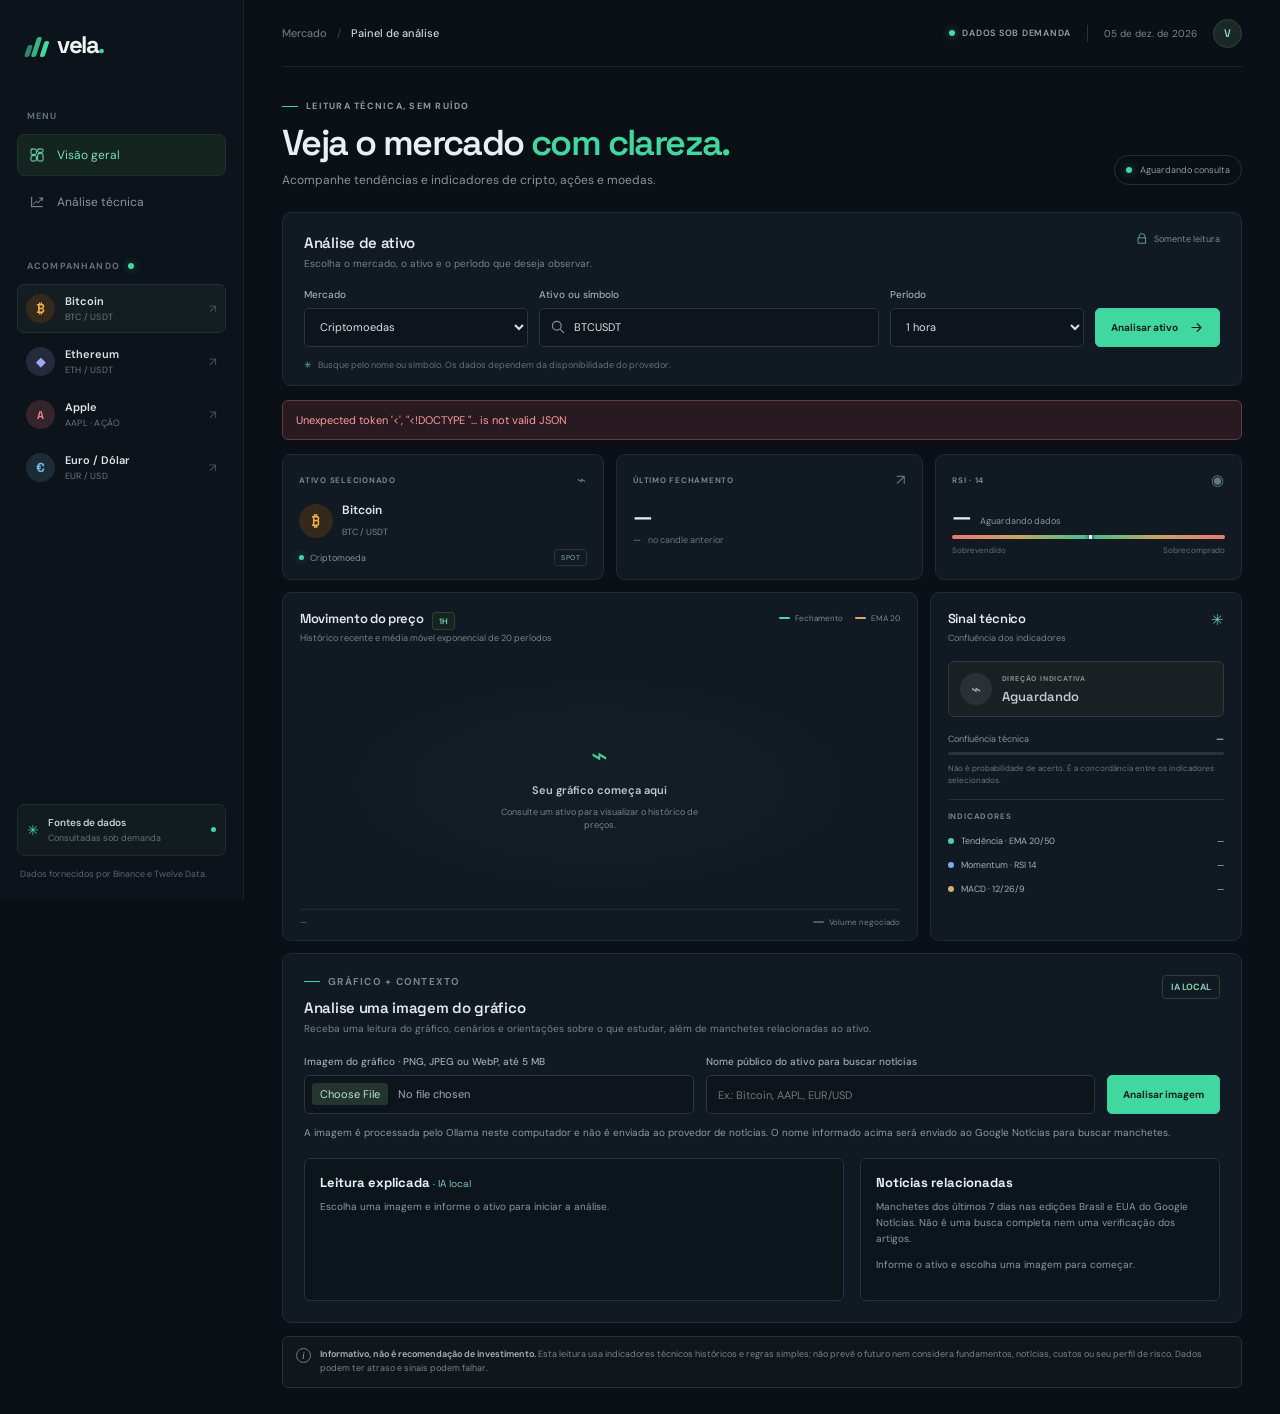
==== trader-velas/src/index.html @ 1d9eb7fb "Add files via upload" ====
<!doctype html>
<html lang="pt-BR">
<head>
  <meta charset="utf-8">
  <meta name="viewport" content="width=device-width, initial-scale=1">
  <meta name="theme-color" content="#0b1016">
  <meta name="description" content="Painel de análise técnica de cripto, ações e forex com dados de mercado atuais.">
  <title>Vela — leitura de mercado</title>
  <link rel="preconnect" href="https://fonts.googleapis.com">
  <link rel="preconnect" href="https://fonts.gstatic.com" crossorigin>
  <link href="https://fonts.googleapis.com/css2?family=DM+Sans:wght@400;500;600;700&family=Space+Grotesk:wght@400;500;600;700&display=swap" rel="stylesheet">
  <link rel="stylesheet" href="./style.css?v=4">
  <script src="./app.js" defer></script>
  <script src="./image-analysis.js?v=3" defer></script>
</head>
<body>
  <div class="app-shell">
    <aside class="sidebar">
      <a class="brand" href="/" aria-label="Vela, início">
        <span class="brand-mark" aria-hidden="true"><span></span><span></span><span></span></span>
        <span>vela<span class="brand-period">.</span></span>
      </a>

      <div class="sidebar-label">MENU</div>
      <nav class="main-nav" aria-label="Navegação principal">
        <a class="nav-link active" href="#painel" aria-current="page">
          <svg viewBox="0 0 24 24" aria-hidden="true"><rect x="3" y="3" width="8" height="8" rx="1.5"/><rect x="13" y="3" width="8" height="5" rx="1.5"/><rect x="13" y="10" width="8" height="11" rx="1.5"/><rect x="3" y="13" width="8" height="8" rx="1.5"/></svg>
          Visão geral
        </a>
        <a class="nav-link" href="#analise">
          <svg viewBox="0 0 24 24" aria-hidden="true"><path d="M4 19V5m0 14h16M7 15l4-4 3 2 6-7"/><path d="M16 6h4v4"/></svg>
          Análise técnica
        </a>
      </nav>

      <div class="sidebar-label watchlist-label">ACOMPANHANDO <span class="live-dot"></span></div>
      <div class="watchlist" id="watchlist">
        <button class="watch-item selected" data-market="crypto" data-symbol="BTCUSDT">
          <span class="coin-icon bitcoin">₿</span>
          <span class="watch-copy"><strong>Bitcoin</strong><small>BTC / USDT</small></span>
          <span class="watch-arrow">↗</span>
        </button>
        <button class="watch-item" data-market="crypto" data-symbol="ETHUSDT">
          <span class="coin-icon ethereum">◆</span>
          <span class="watch-copy"><strong>Ethereum</strong><small>ETH / USDT</small></span>
          <span class="watch-arrow">↗</span>
        </button>
        <button class="watch-item" data-market="stocks" data-symbol="AAPL">
          <span class="coin-icon apple">A</span>
          <span class="watch-copy"><strong>Apple</strong><small>AAPL · AÇÃO</small></span>
          <span class="watch-arrow">↗</span>
        </button>
        <button class="watch-item" data-market="forex" data-symbol="EUR/USD">
          <span class="coin-icon euro">€</span>
          <span class="watch-copy"><strong>Euro / Dólar</strong><small>EUR / USD</small></span>
          <span class="watch-arrow">↗</span>
        </button>
      </div>

      <div class="sidebar-bottom">
        <div class="status-card">
          <span class="status-icon">✳</span>
          <div><strong>Fontes de dados</strong><small>Consultadas sob demanda</small></div>
          <span class="status-indicator"></span>
        </div>
        <p>Dados fornecidos por Binance e Twelve Data.</p>
      </div>
    </aside>

    <main id="painel" class="main-content">
      <header class="topbar">
        <div class="breadcrumb"><span>Mercado</span><span class="breadcrumb-slash">/</span><strong>Painel de análise</strong></div>
        <div class="topbar-right">
          <span class="market-status"><span class="live-dot"></span> DADOS SOB DEMANDA</span>
          <span class="topbar-divider"></span>
          <span class="date-label" id="current-date"></span>
          <div class="avatar" aria-label="Perfil">V</div>
        </div>
      </header>

      <section class="page-intro">
        <div>
          <p class="eyebrow"><span class="eyebrow-line"></span> LEITURA TÉCNICA, SEM RUÍDO</p>
          <h1>Veja o mercado <span>com clareza.</span></h1>
          <p class="intro-copy">Acompanhe tendências e indicadores de cripto, ações e moedas.</p>
        </div>
        <div class="updated-pill"><span class="live-dot"></span><span id="updated-at">Aguardando consulta</span></div>
      </section>

      <section id="analise" class="analysis-panel" aria-labelledby="analysis-heading">
        <div class="panel-heading">
          <div>
            <h2 id="analysis-heading">Análise de ativo</h2>
            <p>Escolha o mercado, o ativo e o período que deseja observar.</p>
          </div>
          <span class="secure-note"><svg viewBox="0 0 20 20" aria-hidden="true"><path d="M5 8V6a5 5 0 0 1 10 0v2m-11 0h12v9H4z"/></svg> Somente leitura</span>
        </div>
        <form id="analysis-form" class="control-grid">
          <label class="field market-field">
            <span>Mercado</span>
            <select id="market-select" name="market">
              <option value="crypto">Criptomoedas</option>
              <option value="stocks">Ações</option>
              <option value="forex">Forex</option>
            </select>
          </label>
          <label class="field symbol-field">
            <span>Ativo ou símbolo</span>
            <div class="symbol-input-wrap">
              <svg viewBox="0 0 20 20" aria-hidden="true"><circle cx="8.5" cy="8.5" r="5.5"/><path d="m13 13 4 4"/></svg>
              <input id="symbol-input" name="symbol" value="BTCUSDT" autocomplete="off" placeholder="Ex.: BTCUSDT, AAPL, EUR/USD" required>
              <div id="search-results" class="search-results" role="listbox" hidden></div>
            </div>
          </label>
          <label class="field interval-field">
            <span>Período</span>
            <select id="interval-select" name="interval">
              <option value="15m">15 minutos</option>
              <option value="1h" selected>1 hora</option>
              <option value="4h">4 horas</option>
              <option value="1d">1 dia</option>
              <option value="5m">5 minutos</option>
              <option value="1m">1 minuto</option>
            </select>
          </label>
          <button class="analyze-button" type="submit">
            <span>Analisar ativo</span>
            <svg viewBox="0 0 20 20" aria-hidden="true"><path d="M4 10h12m-5-5 5 5-5 5"/></svg>
          </button>
        </form>
        <p class="form-hint"><span class="hint-star">✳</span> Busque pelo nome ou símbolo. Os dados dependem da disponibilidade do provedor.</p>
      </section>

      <div id="error-message" class="error-message" role="alert" hidden></div>

      <section class="summary-grid" aria-label="Resumo da análise">
        <article class="summary-card asset-card">
          <div class="card-topline"><span>ATIVO SELECIONADO</span><span class="tiny-icon">⌁</span></div>
          <div class="asset-line">
            <span id="asset-icon" class="asset-icon">₿</span>
            <div><h3 id="asset-name">Bitcoin</h3><span id="asset-symbol" class="muted-label">BTC / USDT</span></div>
          </div>
          <div class="asset-market"><span class="live-dot"></span><span id="market-label">Criptomoeda</span><span id="market-badge" class="market-badge">SPOT</span></div>
        </article>
        <article class="summary-card price-card">
          <div class="card-topline"><span>ÚLTIMO FECHAMENTO</span><span class="tiny-icon">↗</span></div>
          <div id="latest-price" class="metric-value">—</div>
          <div class="metric-foot"><span id="price-change" class="change-value">—</span><span>no candle anterior</span></div>
        </article>
        <article class="summary-card rsi-card">
          <div class="card-topline"><span>RSI · 14</span><span class="tiny-icon">◉</span></div>
          <div class="rsi-line"><span id="rsi-value" class="metric-value">—</span><span id="rsi-state" class="rsi-state">Aguardando dados</span></div>
          <div class="rsi-track"><span id="rsi-marker"></span></div>
          <div class="rsi-scale"><span>Sobrevendido</span><span>Sobrecomprado</span></div>
        </article>
      </section>

      <section class="content-grid">
        <article class="chart-panel">
          <div class="chart-heading">
            <div>
              <div class="chart-title-row"><h2>Movimento do preço</h2><span class="interval-tag" id="chart-interval">1H</span></div>
              <p>Histórico recente e média móvel exponencial de 20 períodos</p>
            </div>
            <div class="chart-legend"><span><i class="legend-price"></i> Fechamento</span><span><i class="legend-ema"></i> EMA 20</span></div>
          </div>
          <div class="chart-wrap" id="chart-wrap">
            <canvas id="price-chart" aria-label="Gráfico de preço e EMA 20"></canvas>
            <div class="chart-empty" id="chart-empty">
              <span class="empty-chart-icon">⌁</span>
              <strong>Seu gráfico começa aqui</strong>
              <span>Consulte um ativo para visualizar o histórico de preços.</span>
            </div>
          </div>
          <div class="chart-footer"><span id="chart-range">—</span><span><i class="legend-volume"></i> Volume negociado</span></div>
        </article>

        <article class="signal-panel">
          <div class="signal-heading">
            <div><h2>Sinal técnico</h2><p>Confluência dos indicadores</p></div>
            <span class="signal-spark">✳</span>
          </div>
          <div id="signal-card" class="signal-card neutral">
            <div class="signal-icon" id="signal-icon">⌁</div>
            <div><span class="signal-caption">DIREÇÃO INDICATIVA</span><strong id="signal-direction">Aguardando</strong></div>
          </div>
          <div class="confluence-row"><span>Confluência técnica</span><strong id="confluence-value">—</strong></div>
          <div class="confluence-track"><span id="confluence-bar"></span></div>
          <p class="confluence-note">Não é probabilidade de acerto. É a concordância entre os indicadores selecionados.</p>
          <div class="signal-divider"></div>
          <h3 class="indicators-title">INDICADORES</h3>
          <div class="indicator-row"><span><i class="indicator-dot trend-dot"></i>Tendência · EMA 20/50</span><strong id="trend-indicator">—</strong></div>
          <div class="indicator-row"><span><i class="indicator-dot rsi-dot"></i>Momentum · RSI 14</span><strong id="rsi-indicator">—</strong></div>
          <div class="indicator-row"><span><i class="indicator-dot macd-dot"></i>MACD · 12/26/9</span><strong id="macd-indicator">—</strong></div>
        </article>
      </section>

      <section id="imagem" class="image-panel" aria-labelledby="image-heading">
        <div class="panel-heading">
          <div>
            <p class="eyebrow"><span class="eyebrow-line"></span> GRÁFICO + CONTEXTO</p>
            <h2 id="image-heading">Analise uma imagem do gráfico</h2>
            <p>Receba uma leitura do gráfico, cenários e orientações sobre o que estudar, além de manchetes relacionadas ao ativo.</p>
          </div>
          <span class="local-badge">IA LOCAL</span>
        </div>
        <form id="image-form">
          <div class="image-controls">
            <label class="field image-file-field">
              <span>Imagem do gráfico · PNG, JPEG ou WebP, até 5 MB</span>
              <input id="chart-image" type="file" accept="image/png,image/jpeg,image/webp" required>
            </label>
            <label class="field image-topic-field">
              <span>Nome público do ativo para buscar notícias</span>
              <input id="news-topic" type="text" placeholder="Ex.: Bitcoin, AAPL, EUR/USD" maxlength="60" required>
            </label>
            <button type="submit" class="analyze-button" id="image-submit">Analisar imagem</button>
          </div>
          <p class="image-privacy">A imagem é processada pelo Ollama neste computador e não é enviada ao provedor de notícias. O nome informado acima será enviado ao Google Notícias para buscar manchetes.</p>
        </form>
        <div class="image-result-grid">
          <div class="image-analysis-panel" aria-labelledby="image-result-heading">
            <h3 id="image-result-heading">Leitura explicada <span>· IA local</span></h3>
            <div id="image-status" class="image-status" role="status" aria-live="polite">Escolha uma imagem e informe o ativo para iniciar a análise.</div>
            <img id="image-preview" class="image-preview" alt="Prévia da imagem escolhida" hidden>
            <div id="image-error" class="error-message" role="alert" hidden></div>
            <div id="image-result" class="image-result" hidden>
              <p class="image-result-warning"><strong>Atenção:</strong> a IA pode interpretar o gráfico incorretamente ou criar regras falsas. Confira a imagem e consulte fontes confiáveis antes de tomar decisões.</p>
              <div id="image-explanation" class="image-explanation"></div>
              <div class="study-guide">
                <h3>Guia básico para estudar</h3>
                <ul>
                  <li><strong>Candles:</strong> cada vela mostra abertura, fechamento, máxima e mínima de um período.</li>
                  <li><strong>Tendência:</strong> observe a sequência de topos e fundos; uma vela isolada não confirma a direção.</li>
                  <li><strong>Suporte e resistência:</strong> são regiões onde o preço encontrou dificuldade para cair ou subir no passado, sem garantia de repetição.</li>
                  <li><strong>Volume:</strong> mostra a quantidade negociada no período, quando o gráfico disponibiliza esse dado.</li>
                  <li><strong>Indicadores:</strong> estude como foram calculados e o que medem; não suponha que estejam presentes se não aparecerem na imagem.</li>
                </ul>
              </div>
              <p>Confira a imagem, os valores e as fontes: a IA pode se enganar ou não identificar detalhes. Cenários não são previsões nem recomendação de investimento.</p>
            </div>
          </div>
          <aside class="news-panel" aria-labelledby="news-heading">
            <h3 id="news-heading">Notícias relacionadas</h3>
            <p>Manchetes dos últimos 7 dias nas edições Brasil e EUA do Google Notícias. Não é uma busca completa nem uma verificação dos artigos.</p>
            <div id="news-status" class="news-status" role="status">Informe o ativo e escolha uma imagem para começar.</div>
            <ul id="news-list" class="news-list"></ul>
          </aside>
        </div>
      </section>

      <footer class="disclaimer">
        <span class="disclaimer-icon">i</span>
        <p><strong>Informativo, não é recomendação de investimento.</strong> Esta leitura usa indicadores técnicos históricos e regras simples; não prevê o futuro nem considera fundamentos, notícias, custos ou seu perfil de risco. Dados podem ter atraso e sinais podem falhar.</p>
      </footer>
    </main>
  </div>
</body>
</html>
---- trader-velas/src/style.css ----
:root {
  color-scheme: dark;
  --bg: #0b1016;
  --sidebar: #0d131a;
  --panel: #111922;
  --panel-soft: #131d27;
  --border: #202b36;
  --muted: #788694;
  --text: #e9f0f3;
  --green: #41d7a1;
  --green-soft: #16352f;
  --red: #ff6d79;
  --amber: #eabf67;
  --font-ui: "DM Sans", sans-serif;
  --font-display: "Space Grotesk", sans-serif;
}

* { box-sizing: border-box; }

body {
  margin: 0;
  min-width: 320px;
  background: var(--bg);
  color: var(--text);
  font-family: var(--font-ui);
  font-size: 14px;
  -webkit-font-smoothing: antialiased;
}

button, input, select { font: inherit; }
button, select { cursor: pointer; }

.app-shell { min-height: 100vh; }

.sidebar {
  position: fixed;
  inset: 0 auto 0 0;
  z-index: 3;
  display: flex;
  width: 244px;
  flex-direction: column;
  padding: 28px 17px 19px;
  background: var(--sidebar);
  border-right: 1px solid #1a232d;
}

.brand {
  display: flex;
  width: fit-content;
  align-items: center;
  gap: 10px;
  margin: 1px 0 50px 9px;
  color: #eef4f3;
  font-family: var(--font-display);
  font-size: 24px;
  font-weight: 700;
  letter-spacing: -1.5px;
  text-decoration: none;
}

.brand-period { color: var(--green); }
.brand-mark { display: flex; height: 24px; align-items: end; gap: 3px; }
.brand-mark span { width: 5px; border-radius: 2px; background: var(--green); transform: skew(-18deg); }
.brand-mark span:nth-child(1) { height: 12px; opacity: .6; }
.brand-mark span:nth-child(2) { height: 20px; opacity: .82; }
.brand-mark span:nth-child(3) { height: 16px; }

.sidebar-label {
  display: flex;
  align-items: center;
  gap: 8px;
  margin: 0 10px 12px;
  color: #62707e;
  font-size: 9px;
  font-weight: 700;
  letter-spacing: 1.15px;
}

.main-nav { display: grid; gap: 5px; }
.nav-link {
  display: flex;
  height: 42px;
  align-items: center;
  gap: 12px;
  padding: 0 11px;
  border: 1px solid transparent;
  border-radius: 7px;
  color: #8995a1;
  font-size: 12px;
  text-decoration: none;
  transition: color .18s ease, background .18s ease;
}

.nav-link:hover { color: var(--text); background: #141d26; }
.nav-link.active { border-color: #20302e; background: #14251f; color: #74dfba; }
.nav-link svg { width: 16px; fill: none; stroke: currentColor; stroke-linecap: round; stroke-linejoin: round; stroke-width: 1.5; }
.watchlist-label { margin-top: 37px; }
.live-dot { display: inline-block; width: 6px; height: 6px; flex: 0 0 auto; border-radius: 50%; background: var(--green); box-shadow: 0 0 9px #41d7a180; }

.watchlist { display: grid; gap: 4px; }
.watch-item {
  display: flex;
  width: 100%;
  align-items: center;
  gap: 10px;
  padding: 9px 8px;
  border: 1px solid transparent;
  border-radius: 7px;
  background: transparent;
  color: var(--text);
  text-align: left;
  transition: border-color .18s ease, background .18s ease;
}

.watch-item:hover, .watch-item.selected { border-color: #22312f; background: #141d22; }
.coin-icon { display: grid; width: 29px; height: 29px; flex: 0 0 auto; place-items: center; border-radius: 50%; font-family: var(--font-display); font-size: 13px; font-weight: 700; }
.bitcoin { background: #35291b; color: #f0ad50; }
.ethereum { background: #252b3b; color: #9daaf7; font-size: 12px; }
.apple { background: #34242b; color: #fa7e87; font-size: 11px; }
.euro { background: #1d2b37; color: #71b7e7; }
.watch-copy { display: grid; gap: 3px; min-width: 0; }
.watch-copy strong { overflow: hidden; color: #dce5e8; font-size: 11px; font-weight: 600; text-overflow: ellipsis; white-space: nowrap; }
.watch-copy small { color: #687581; font-size: 9px; letter-spacing: .2px; }
.watch-arrow { margin-left: auto; color: #47545d; font-size: 12px; }

.sidebar-bottom { margin-top: auto; }
.status-card { display: flex; align-items: center; gap: 9px; padding: 11px 9px; border: 1px solid #1e2b30; border-radius: 7px; background: #111b20; }
.status-icon { color: var(--green); font-size: 14px; }
.status-card div { display: grid; gap: 3px; }
.status-card strong { color: #c4d2d3; font-size: 10px; font-weight: 600; }
.status-card small { color: #64737b; font-size: 9px; }
.status-indicator { width: 5px; height: 5px; margin-left: auto; border-radius: 50%; background: var(--green); }
.sidebar-bottom > p { margin: 11px 3px 0; color: #586570; font-size: 9px; line-height: 1.6; }

.main-content { max-width: 1600px; min-height: 100vh; margin-left: 244px; padding: 0 38px 26px; }
.topbar { display: flex; height: 67px; align-items: center; justify-content: space-between; border-bottom: 1px solid #1a242d; }
.breadcrumb { display: flex; align-items: center; gap: 10px; color: #76828d; font-size: 11px; }
.breadcrumb-slash { color: #3a4651; }
.breadcrumb strong { color: #cbd4d8; font-weight: 500; }
.topbar-right { display: flex; align-items: center; gap: 16px; }
.market-status { display: flex; align-items: center; gap: 7px; color: #95a29f; font-size: 9px; font-weight: 600; letter-spacing: .75px; }
.topbar-divider { width: 1px; height: 17px; background: #28323b; }
.date-label { color: #78848e; font-size: 10px; }
.avatar { display: grid; width: 29px; height: 29px; place-items: center; border: 1px solid #31423f; border-radius: 50%; background: #1a2926; color: #88dcb8; font-family: var(--font-display); font-size: 11px; font-weight: 600; }

.page-intro { display: flex; align-items: end; justify-content: space-between; margin: 33px 0 24px; }
.eyebrow { display: flex; align-items: center; gap: 8px; margin: 0 0 12px; color: #8d9b9f; font-size: 9px; font-weight: 700; letter-spacing: 1.25px; }
.eyebrow-line { width: 16px; height: 1px; background: var(--green); }
h1, h2, h3, p { margin-top: 0; }
h1 { margin-bottom: 8px; font-family: var(--font-display); font-size: clamp(26px, 3vw, 36px); font-weight: 600; letter-spacing: -1.6px; line-height: 1.1; }
h1 span { color: var(--green); }
.intro-copy { margin-bottom: 0; color: #89949e; font-size: 12px; }
.updated-pill { display: flex; align-items: center; gap: 8px; margin-bottom: 3px; padding: 8px 11px; border: 1px solid #24312e; border-radius: 20px; color: #8e9b9a; font-size: 9px; }

.analysis-panel, .summary-card, .chart-panel, .signal-panel { border: 1px solid var(--border); border-radius: 9px; background: var(--panel); }
.analysis-panel { padding: 20px 21px 14px; }
.panel-heading { display: flex; align-items: start; justify-content: space-between; }
.panel-heading h2, .chart-heading h2, .signal-heading h2 { margin: 0 0 5px; color: #e3eaed; font-family: var(--font-display); font-size: 15px; font-weight: 600; letter-spacing: -.3px; }
.panel-heading p, .chart-heading p, .signal-heading p { margin: 0; color: #77848e; font-size: 10px; }
.secure-note { display: flex; align-items: center; gap: 6px; color: #7a8b8b; font-size: 9px; }
.secure-note svg { width: 12px; fill: none; stroke: #67b99a; stroke-linecap: round; stroke-linejoin: round; stroke-width: 1.4; }
.control-grid { display: grid; grid-template-columns: minmax(155px, .92fr) minmax(210px, 1.4fr) minmax(135px, .8fr) auto; align-items: end; gap: 11px; margin-top: 18px; }
.field { display: grid; min-width: 0; gap: 7px; }
.field > span { color: #a0abb2; font-size: 10px; font-weight: 500; }
.field select, .field input { width: 100%; height: 39px; outline: none; border: 1px solid #2a3540; border-radius: 5px; background: #0d141b; color: #d7e0e3; font-size: 11px; }
.field select { padding: 0 30px 0 11px; }
.field input { padding: 0 10px 0 34px; }
.field select:focus, .field input:focus { border-color: #478875; box-shadow: 0 0 0 2px #41d7a11c; }
.symbol-input-wrap { position: relative; }
.symbol-input-wrap > svg { position: absolute; z-index: 1; top: 11px; left: 11px; width: 16px; fill: none; stroke: #82909b; stroke-linecap: round; stroke-width: 1.5; }
.symbol-input-wrap input::placeholder { color: #56636d; }
.analyze-button { display: flex; height: 39px; align-items: center; justify-content: center; gap: 11px; padding: 0 15px; border: 1px solid #42d1a0; border-radius: 5px; background: var(--green); color: #092119; font-size: 10px; font-weight: 700; white-space: nowrap; transition: background .16s ease, transform .16s ease; }
.analyze-button:hover { transform: translateY(-1px); background: #67e2b4; }
.analyze-button:disabled { cursor: wait; opacity: .65; transform: none; }
.analyze-button svg { width: 15px; fill: none; stroke: currentColor; stroke-linecap: round; stroke-linejoin: round; stroke-width: 1.6; }
.form-hint { display: flex; align-items: center; gap: 6px; margin: 12px 0 0; color: #65717a; font-size: 9px; }
.hint-star { color: #67b99a; }

.search-results { position: absolute; z-index: 5; top: calc(100% + 5px); right: 0; left: 0; max-height: 260px; overflow-y: auto; padding: 4px; border: 1px solid #2a3943; border-radius: 6px; background: #121b23; box-shadow: 0 12px 28px #0008; }
.search-results[hidden] { display: none; }
.search-option { display: flex; width: 100%; align-items: center; justify-content: space-between; gap: 10px; padding: 9px 8px; border: 0; border-radius: 4px; background: transparent; color: #dce5e8; font-size: 10px; text-align: left; }
.search-option:hover, .search-option:focus { outline: none; background: #1a2a2a; }
.search-option span:last-child { color: #72828b; font-size: 9px; }
.search-message { padding: 10px 8px; color: #829099; font-size: 10px; }

.error-message { margin-top: 14px; padding: 11px 13px; border: 1px solid #633941; border-radius: 6px; background: #281a20; color: #ff9a9f; font-size: 11px; line-height: 1.5; }
.error-message[hidden] { display: none; }
.summary-grid { display: grid; grid-template-columns: 1.05fr 1fr 1fr; gap: 12px; margin-top: 14px; }
.summary-card { min-width: 0; min-height: 119px; padding: 15px 16px 13px; }
.card-topline { display: flex; align-items: center; justify-content: space-between; color: #778590; font-size: 8px; font-weight: 700; letter-spacing: .75px; }
.tiny-icon { color: #627b74; font-size: 15px; font-weight: 400; }
.asset-line { display: flex; align-items: center; gap: 9px; margin-top: 12px; }
.asset-icon { display: grid; width: 34px; height: 34px; place-items: center; border-radius: 50%; background: #35291b; color: #f0ad50; font-size: 15px; font-weight: 600; }
.asset-line h3 { margin: 0 0 3px; color: #e0e8ea; font-size: 12px; font-weight: 600; }
.muted-label { color: #78858f; font-size: 9px; }
.asset-market { display: flex; align-items: center; gap: 6px; margin-top: 10px; color: #85938f; font-size: 9px; }
.asset-market .live-dot { width: 5px; height: 5px; }
.market-badge { margin-left: auto; padding: 3px 6px; border: 1px solid #283532; border-radius: 3px; color: #8eb6a7; font-size: 7px; letter-spacing: .5px; }
.metric-value { display: block; overflow: hidden; margin-top: 12px; color: #e7eef0; font-family: var(--font-display); font-size: 22px; font-weight: 600; letter-spacing: -.7px; text-overflow: ellipsis; white-space: nowrap; }
.metric-foot { display: flex; align-items: center; gap: 7px; margin-top: 4px; color: #687680; font-size: 9px; }
.change-value { color: #85938f; }
.change-value.positive { color: var(--green); }
.change-value.negative { color: var(--red); }
.rsi-line { display: flex; align-items: baseline; gap: 9px; }
.rsi-line .metric-value { width: fit-content; }
.rsi-state { color: #89969e; font-size: 9px; }
.rsi-track, .confluence-track { overflow: hidden; height: 4px; border-radius: 5px; background: linear-gradient(90deg, #ed7773 0%, #c4a662 25%, #43be91 50%, #c4a662 75%, #ed7773 100%); }
.rsi-track { position: relative; margin-top: 5px; }
.rsi-track span { position: absolute; top: -2px; left: 50%; width: 3px; height: 8px; border-radius: 3px; background: #f3f6f7; box-shadow: 0 0 4px #071018; transition: left .25s ease; }
.rsi-scale { display: flex; justify-content: space-between; margin-top: 6px; color: #65727c; font-size: 8px; }

.content-grid { display: grid; grid-template-columns: minmax(0, 1.75fr) minmax(255px, .86fr); gap: 12px; margin-top: 12px; }
.chart-panel, .signal-panel { min-width: 0; min-height: 338px; padding: 17px 17px 13px; }
.chart-heading { display: flex; align-items: start; justify-content: space-between; gap: 10px; }
.chart-heading h2 { font-size: 13px; }
.chart-heading p { font-size: 9px; }
.chart-title-row { display: flex; align-items: center; gap: 8px; }
.interval-tag { padding: 3px 6px; border: 1px solid #2c4039; border-radius: 3px; background: #15241f; color: #7fd0ae; font-size: 8px; font-weight: 600; }
.chart-legend { display: flex; flex-wrap: wrap; gap: 12px; padding-top: 3px; color: #7d8992; font-size: 8px; }
.chart-legend span, .chart-footer > span:last-child { display: flex; align-items: center; gap: 5px; }
.chart-legend i, .chart-footer i { display: inline-block; width: 11px; height: 2px; border-radius: 2px; }
.legend-price { background: #4cd5a5; }
.legend-ema { background: #d3ac6b; }
.legend-volume { background: #465e65; }
.chart-wrap { position: relative; height: 249px; margin-top: 16px; }
#price-chart { display: block; width: 100%; height: 100%; }
.chart-empty { position: absolute; inset: 0; display: flex; align-items: center; justify-content: center; flex-direction: column; gap: 9px; background: radial-gradient(ellipse at center, #17222a88, transparent 70%); text-align: center; }
.chart-empty[hidden] { display: none; }
.empty-chart-icon { color: #4bc99a; font-size: 28px; }
.chart-empty strong { color: #bdc9cd; font-size: 11px; font-weight: 600; }
.chart-empty > span:last-child { max-width: 230px; color: #74828c; font-size: 9px; line-height: 1.5; }
.chart-footer { display: flex; align-items: center; justify-content: space-between; padding-top: 7px; border-top: 1px solid #202b34; color: #73808a; font-size: 8px; }

.signal-panel { padding: 17px 17px 13px; }
.signal-heading { display: flex; align-items: start; justify-content: space-between; }
.signal-heading h2 { font-size: 13px; }
.signal-heading p { font-size: 9px; }
.signal-spark { color: #62cba3; font-size: 15px; }
.signal-card { display: flex; align-items: center; gap: 10px; margin-top: 17px; padding: 11px; border: 1px solid #304038; border-radius: 6px; background: #14221e; }
.signal-card.bearish { border-color: #51343a; background: #241a1e; }
.signal-card.neutral { border-color: #333a3e; background: #1a2024; }
.signal-icon { display: grid; width: 32px; height: 32px; flex: 0 0 auto; place-items: center; border-radius: 50%; background: #1e3930; color: var(--green); font-size: 17px; }
.signal-card.bearish .signal-icon { background: #3a242b; color: var(--red); }
.signal-card.neutral .signal-icon { background: #2a3033; color: #a5afb4; }
.signal-caption { display: block; margin-bottom: 4px; color: #88948e; font-size: 7px; font-weight: 700; letter-spacing: .8px; }
.signal-card strong { color: var(--green); font-family: var(--font-display); font-size: 13px; font-weight: 600; }
.signal-card.bearish strong { color: var(--red); }
.signal-card.neutral strong { color: #c2cbd0; }
.confluence-row { display: flex; justify-content: space-between; margin-top: 16px; color: #87939b; font-size: 9px; }
.confluence-row strong { color: #d3dcdf; font-size: 9px; font-weight: 600; }
.confluence-track { height: 3px; margin-top: 7px; background: #29333a; }
.confluence-track span { display: block; width: 0; height: 100%; border-radius: inherit; background: var(--green); transition: width .3s ease; }
.confluence-track span.bearish { background: var(--red); }
.confluence-note { margin: 7px 0 0; color: #687680; font-size: 8px; line-height: 1.5; }
.signal-divider { height: 1px; margin: 13px 0 11px; background: #25303a; }
.indicators-title { margin: 0 0 8px; color: #77848d; font-size: 8px; font-weight: 700; letter-spacing: .8px; }
.indicator-row { display: flex; align-items: center; justify-content: space-between; gap: 8px; padding: 6px 0; color: #a4afb5; font-size: 9px; }
.indicator-row > span { display: flex; align-items: center; gap: 7px; }
.indicator-row strong { color: #9aa8ad; font-size: 8px; font-weight: 600; text-transform: uppercase; }
.indicator-row strong.positive { color: var(--green); }
.indicator-row strong.negative { color: var(--red); }
.indicator-dot { width: 6px; height: 6px; border-radius: 50%; }
.trend-dot { background: #52cfa1; }
.rsi-dot { background: #7baaf2; }
.macd-dot { background: #d4ae6e; }

.disclaimer { display: flex; align-items: start; gap: 9px; margin-top: 13px; padding: 11px 13px; border: 1px solid #293237; border-radius: 6px; background: #10171c; }
.disclaimer-icon { display: grid; width: 15px; height: 15px; flex: 0 0 auto; place-items: center; border: 1px solid #6d7f80; border-radius: 50%; color: #91a2a1; font-family: Georgia, serif; font-size: 10px; font-style: italic; }
.disclaimer p { margin: 0; color: #77848a; font-size: 9px; line-height: 1.55; }
.disclaimer strong { color: #a8b4b8; font-weight: 600; }

.image-panel { margin-top: 12px; padding: 21px; border: 1px solid var(--border); border-radius: 9px; background: var(--panel); }
.image-panel .eyebrow { margin-bottom: 10px; }
.local-badge { padding: 5px 8px; border: 1px solid #2c4039; border-radius: 4px; color: #7fd0ae; font-size: 9px; font-weight: 700; white-space: nowrap; }
.image-controls { display: grid; grid-template-columns: minmax(0, 1fr) minmax(0, 1fr) auto; align-items: end; gap: 12px; margin-top: 20px; }
.image-file-field input { padding: 7px; color: #a0abb2; }
.image-file-field input::file-selector-button { margin-right: 10px; padding: 4px 8px; border: 0; border-radius: 3px; background: #24352f; color: #b6e4d1; font: inherit; cursor: pointer; }
.image-topic-field input { padding: 0 11px; }
.image-privacy { margin: 11px 0 0; color: #8d9ba4; font-size: 10px; line-height: 1.6; }
.image-result-grid { display: grid; grid-template-columns: minmax(0, 1.2fr) minmax(0, .8fr); gap: 16px; margin-top: 17px; }
.image-preview { display: block; width: 100%; max-height: 250px; margin-top: 12px; object-fit: contain; border: 1px solid #2a3540; border-radius: 6px; background: #0d141b; }
.image-preview[hidden], .image-result[hidden] { display: none; }
.image-analysis-panel, .news-panel { padding: 15px; border: 1px solid #26333c; border-radius: 6px; background: #0d151c; }
.image-result { margin-top: 12px; }
.image-analysis-panel h3, .news-panel h3 { margin: 0 0 8px; font-family: var(--font-display); font-size: 13px; }
.image-analysis-panel h3 span { color: #80cbaa; font-size: 10px; font-weight: 400; }
.image-explanation { color: #d3dddf; font-size: 12px; line-height: 1.7; white-space: pre-wrap; overflow-wrap: anywhere; }
.study-guide { margin-top: 20px; color: #b6c4ca; font-size: 12px; line-height: 1.7; }
.study-guide ul { padding-left: 20px; }
.study-guide li + li { margin-top: 6px; }
.image-result p, .news-panel p, .news-status, .image-status { color: #8998a1; font-size: 10px; line-height: 1.6; }
.image-result p { margin: 13px 0 0; }
.image-result .image-result-warning { margin: 0 0 12px; color: #e6c594; font-size: 11px; }
.image-status { margin: 0 0 8px; }
.news-list { display: grid; gap: 12px; margin: 12px 0 0; padding: 0; list-style: none; }
.news-list li { padding-top: 10px; border-top: 1px solid #26333c; }
.news-list a { color: #b9e8d6; font-size: 11px; line-height: 1.5; text-decoration: none; }
.news-list a:hover { text-decoration: underline; }
.news-list small { display: block; margin-top: 4px; color: #87959f; font-size: 9px; line-height: 1.5; }

@media (min-width: 1500px) {
  .main-content { margin-right: auto; }
}

@media (max-width: 1100px) {
  .sidebar { width: 215px; }
  .main-content { margin-left: 215px; padding-right: 24px; padding-left: 24px; }
  .control-grid { grid-template-columns: 1fr 1.25fr 1fr; }
  .analyze-button { grid-column: 1 / -1; }
  .content-grid { grid-template-columns: minmax(0, 1.4fr) minmax(240px, .9fr); }
}

@media (max-width: 820px) {
  .sidebar { position: static; width: auto; height: 58px; flex-direction: row; align-items: center; justify-content: space-between; padding: 0 20px; border-right: 0; border-bottom: 1px solid #1a232d; }
  .brand { margin: 0; font-size: 21px; }
  .brand-mark { transform: scale(.85); transform-origin: left center; }
  .sidebar-label, .main-nav, .watchlist, .sidebar-bottom { display: none; }
  .main-content { margin-left: 0; padding: 0 20px 22px; }
  .topbar { height: 54px; }
  .page-intro { margin-top: 26px; }
  .summary-grid { grid-template-columns: repeat(3, minmax(0, 1fr)); gap: 8px; }
  .summary-card { padding: 13px 12px; }
  .content-grid { grid-template-columns: 1fr; }
  .chart-panel { min-height: 320px; }
  .signal-panel { min-height: auto; }
}

@media (max-width: 600px) {
  .main-content { padding-right: 13px; padding-left: 13px; }
  .topbar-right { gap: 9px; }
  .market-status { font-size: 0; }
  .market-status .live-dot { width: 7px; height: 7px; }
  .topbar-divider { display: none; }
  .date-label { display: none; }
  .page-intro { align-items: start; flex-direction: column; gap: 13px; margin: 22px 0 17px; }
  h1 { font-size: 29px; }
  .intro-copy { max-width: 300px; font-size: 11px; line-height: 1.5; }
  .updated-pill { margin: 0; }
  .analysis-panel { padding: 16px 14px 13px; }
  .secure-note { font-size: 0; }
  .secure-note svg { width: 15px; height: 15px; }
  .control-grid { grid-template-columns: 1fr 1fr; gap: 11px 9px; }
  .symbol-field { grid-column: 1 / -1; grid-row: 2; }
  .interval-field { grid-column: 1; grid-row: 3; }
  .analyze-button { grid-column: 2; grid-row: 3; padding: 0 7px; }
  .summary-grid { grid-template-columns: 1fr 1fr; }
  .asset-card { grid-column: 1 / -1; min-height: 111px; }
  .price-card, .rsi-card { min-height: 116px; }
  .chart-panel { padding: 15px 12px 11px; }
  .chart-heading { flex-direction: column; }
  .chart-legend { padding-top: 0; }
  .chart-wrap { height: 225px; margin-top: 12px; }
  .chart-empty > span:last-child { padding: 0 12px; }
  .disclaimer { padding: 10px; }
  .image-panel { padding: 16px 14px; }
  .image-controls, .image-result-grid { grid-template-columns: 1fr; }
  .image-controls .analyze-button { grid-column: auto; grid-row: auto; }
}

@media (prefers-reduced-motion: reduce) {
  *, *::before, *::after { scroll-behavior: auto !important; transition-duration: .01ms !important; animation-duration: .01ms !important; }
}
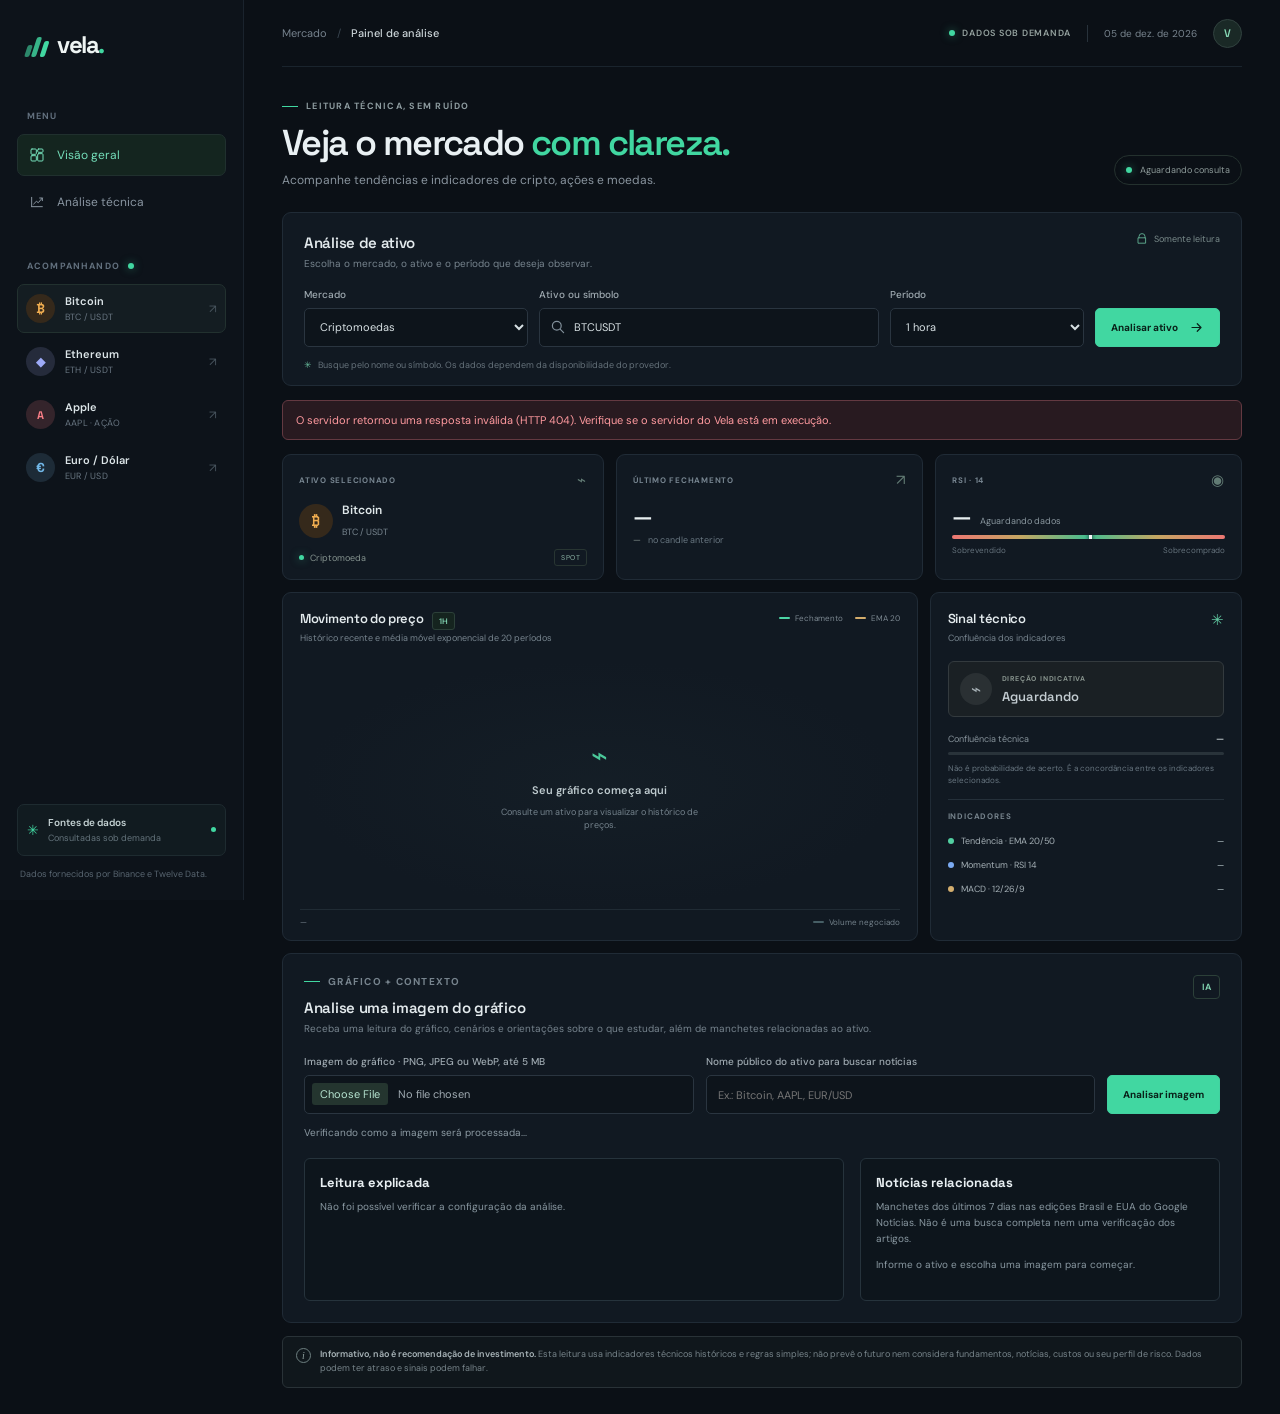
==== commit e9515d06: "Add files via upload" ====
--- a/trader-velas/src/index.html
+++ b/trader-velas/src/index.html
@@ -9,9 +9,9 @@
   <link rel="preconnect" href="https://fonts.googleapis.com">
   <link rel="preconnect" href="https://fonts.gstatic.com" crossorigin>
   <link href="https://fonts.googleapis.com/css2?family=DM+Sans:wght@400;500;600;700&family=Space+Grotesk:wght@400;500;600;700&display=swap" rel="stylesheet">
-  <link rel="stylesheet" href="./style.css?v=4">
-  <script src="./app.js" defer></script>
-  <script src="./image-analysis.js?v=3" defer></script>
+  <link rel="stylesheet" href="./style.css?v=5">
+  <script src="./app.js?v=2" defer></script>
+  <script src="./image-analysis.js?v=4" defer></script>
 </head>
 <body>
   <div class="app-shell">
@@ -202,7 +202,7 @@
             <h2 id="image-heading">Analise uma imagem do gráfico</h2>
             <p>Receba uma leitura do gráfico, cenários e orientações sobre o que estudar, além de manchetes relacionadas ao ativo.</p>
           </div>
-          <span class="local-badge">IA LOCAL</span>
+          <span class="local-badge" id="image-provider-badge">IA</span>
         </div>
         <form id="image-form">
           <div class="image-controls">
@@ -216,11 +216,15 @@
             </label>
             <button type="submit" class="analyze-button" id="image-submit">Analisar imagem</button>
           </div>
-          <p class="image-privacy">A imagem é processada pelo Ollama neste computador e não é enviada ao provedor de notícias. O nome informado acima será enviado ao Google Notícias para buscar manchetes.</p>
+          <p class="image-privacy" id="image-privacy">Verificando como a imagem será processada...</p>
+          <label class="image-consent" id="image-consent-wrap" hidden>
+            <input id="image-consent" type="checkbox">
+            <span>Autorizo o envio desta imagem ao Google Gemini para análise.</span>
+          </label>
         </form>
         <div class="image-result-grid">
           <div class="image-analysis-panel" aria-labelledby="image-result-heading">
-            <h3 id="image-result-heading">Leitura explicada <span>· IA local</span></h3>
+            <h3 id="image-result-heading">Leitura explicada</h3>
             <div id="image-status" class="image-status" role="status" aria-live="polite">Escolha uma imagem e informe o ativo para iniciar a análise.</div>
             <img id="image-preview" class="image-preview" alt="Prévia da imagem escolhida" hidden>
             <div id="image-error" class="error-message" role="alert" hidden></div>
--- a/trader-velas/src/style.css
+++ b/trader-velas/src/style.css
@@ -277,6 +277,9 @@
 .image-file-field input::file-selector-button { margin-right: 10px; padding: 4px 8px; border: 0; border-radius: 3px; background: #24352f; color: #b6e4d1; font: inherit; cursor: pointer; }
 .image-topic-field input { padding: 0 11px; }
 .image-privacy { margin: 11px 0 0; color: #8d9ba4; font-size: 10px; line-height: 1.6; }
+.image-consent { display: flex; align-items: flex-start; gap: 8px; margin-top: 10px; color: #e6c594; font-size: 11px; line-height: 1.6; }
+.image-consent[hidden] { display: none; }
+.image-consent input { flex: 0 0 auto; margin: 2px 0 0; accent-color: var(--green); }
 .image-result-grid { display: grid; grid-template-columns: minmax(0, 1.2fr) minmax(0, .8fr); gap: 16px; margin-top: 17px; }
 .image-preview { display: block; width: 100%; max-height: 250px; margin-top: 12px; object-fit: contain; border: 1px solid #2a3540; border-radius: 6px; background: #0d141b; }
 .image-preview[hidden], .image-result[hidden] { display: none; }
